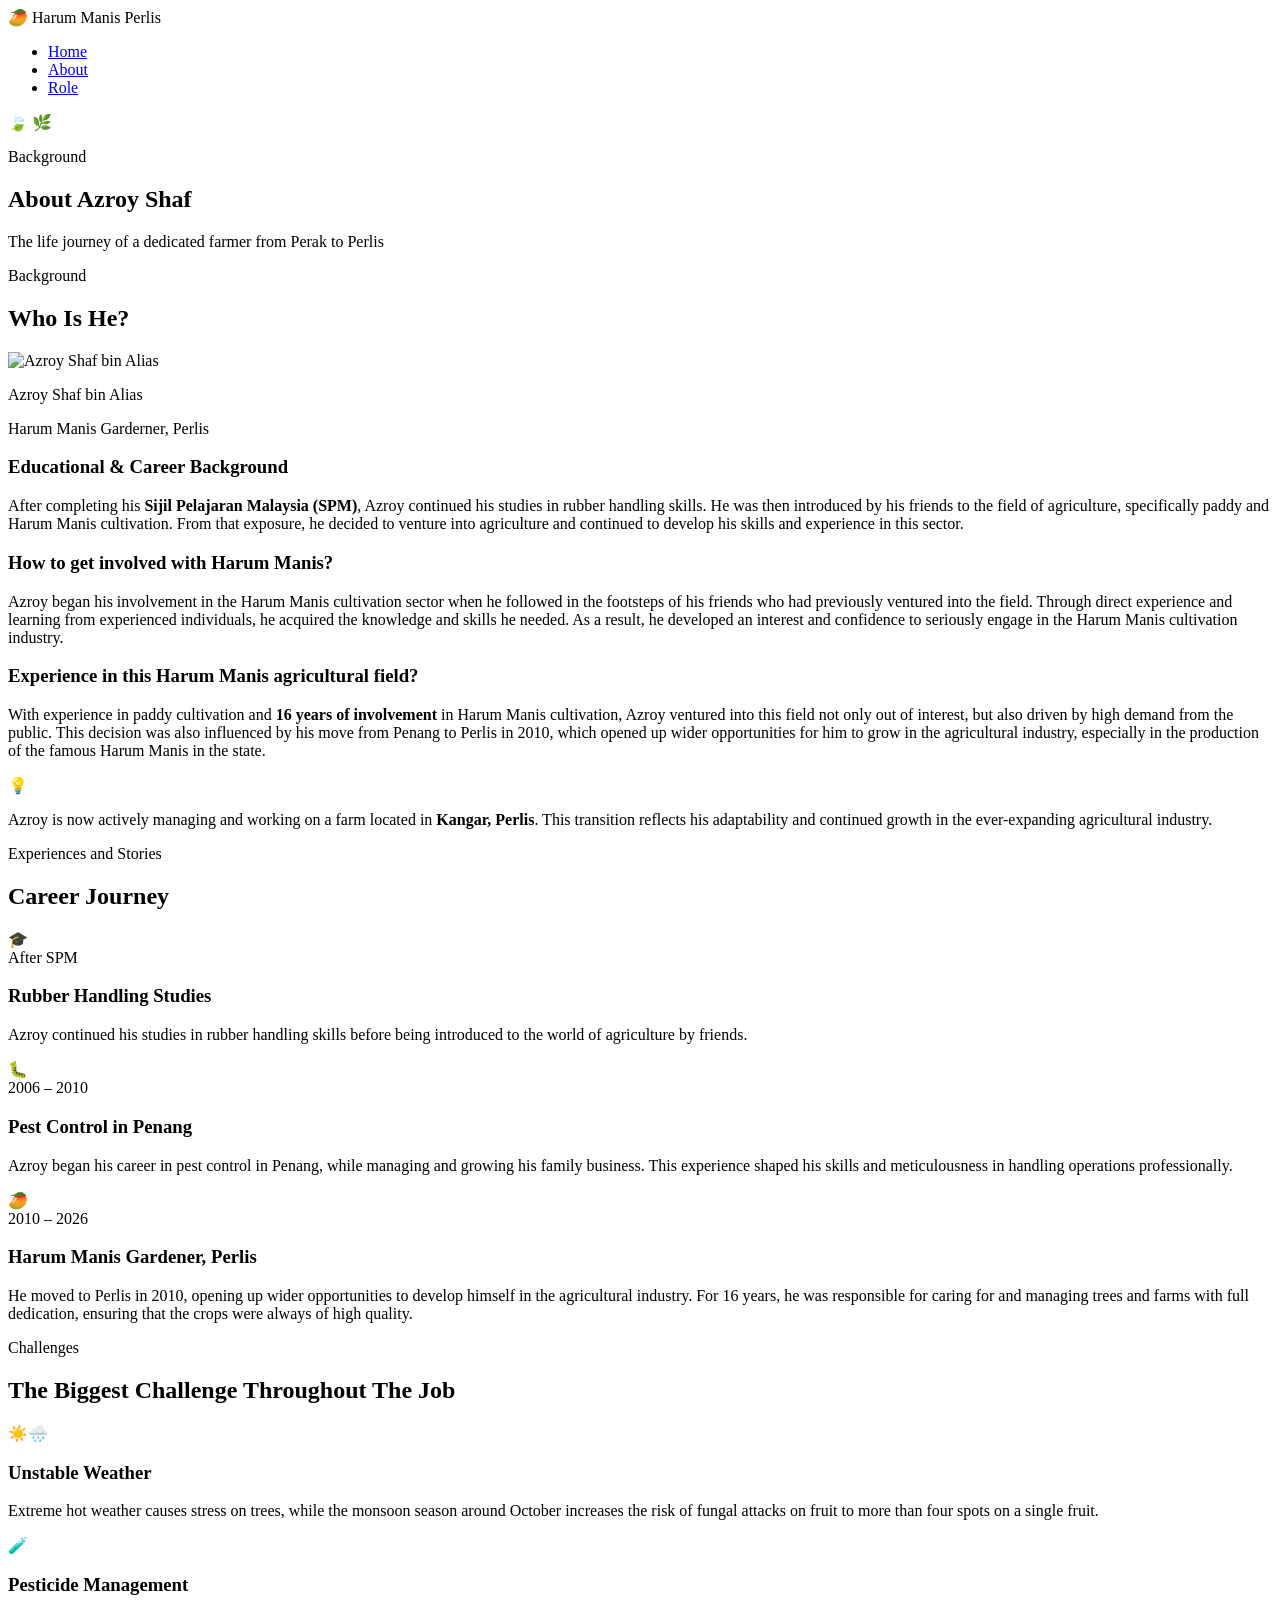
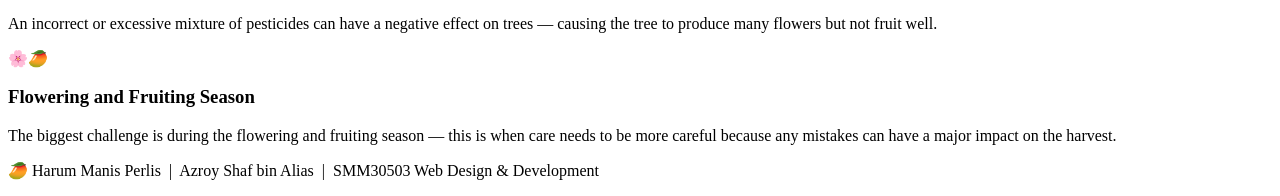
==== about1.html @ e33f84e0 "Add files via upload" ====
<!DOCTYPE html>
<html lang="ms">
<head>
  <meta charset="UTF-8" />
  <meta name="viewport" content="width=device-width, initial-scale=1.0" />
  <title>About – Azroy Shaf</title>
  <link rel="stylesheet" href="style.css" />
  <link href="https://fonts.googleapis.com/css2?family=Playfair+Display:wght@400;700;900&family=Lato:wght@300;400;700&display=swap" rel="stylesheet" />
</head>
<body>

  <nav class="navbar">
    <div class="nav-logo">🥭 Harum Manis Perlis</div>
    <ul class="nav-links">
      <li><a href="index.html">Home</a></li>
      <li><a href="about.html" class="active">About</a></li>
      <li><a href="role.html">Role</a></li>
    </ul>
  </nav>

  <section class="page-header">
    <div class="page-header-leaves">
      <span class="leaf leaf-1">🍃</span>
      <span class="leaf leaf-3">🌿</span>
    </div>
    <p class="hero-tag">Background</p>
    <h1 class="page-title">About <span>Azroy Shaf</span></h1>
    <p class="page-subtitle">The life journey of a dedicated farmer from Perak to Perlis</p>
  </section>

  <section class="section about-section">
    <div class="section-label">Background</div>
    <h2 class="section-title">Who Is He?</h2>
    <div class="about-grid">
      <div class="about-image-box">
        <div class="image-placeholder">
          <img src="https://ibb.co/F4vpBtWt" alt="Azroy Shaf bin Alias">
          <p>Azroy Shaf bin Alias</p>
          <p class="img-caption">Harum Manis Garderner, Perlis</p>
        </div>
      </div>
      <div class="about-text"> 

      <!-- TEKS KANAN -->
      <div class="about-text">

        <h3 class="about-subheading">Educational & Career Background</h3>
        <p>
          After completing his <strong>Sijil Pelajaran Malaysia (SPM)</strong>, Azroy continued his studies in rubber handling skills. 
          He was then introduced by his friends to the field of agriculture, specifically paddy and Harum Manis cultivation. 
          From that exposure, he decided to venture into agriculture and continued to develop his skills and experience in this sector.
        </p>

        <h3 class="about-subheading">How to get involved with Harum Manis?</h3>
        <p>
          Azroy began his involvement in the Harum Manis cultivation sector when he followed in the footsteps of his friends who had previously ventured into the field. 
          Through direct experience and learning from experienced individuals, he acquired the knowledge and skills he needed. 
          As a result, he developed an interest and confidence to seriously engage in the Harum Manis cultivation industry.
        </p>

        <h3 class="about-subheading">Experience in this Harum Manis agricultural field?</h3>
        <p>
          With experience in paddy cultivation and <strong>16 years of involvement</strong>
        in Harum Manis cultivation, Azroy ventured into this field not only out of interest,
        but also driven by high demand from the public. This decision was also
        influenced by his move from Penang to Perlis in 2010,
        which opened up wider opportunities for him to grow in the agricultural industry,
        especially in the production of the famous Harum Manis in the state.
        </p>

        <div class="highlight-box">
          <span>💡</span>
          <p>
            Azroy is now actively managing and working on a farm located in <strong>Kangar, Perlis</strong>.
This transition reflects his adaptability and continued growth in the
ever-expanding agricultural industry.
          </p>
        </div>

      </div>
    </div>
  </section>

  <!-- TIMELINE SECTION -->
  <section class="section timeline-section">
    <div class="section-label">Experiences and Stories</div>
    <h2 class="section-title">Career Journey</h2>

    <div class="timeline">

      <div class="timeline-item">
        <div class="timeline-dot">🎓</div>
        <div class="timeline-content">
          <span class="timeline-year">After SPM</span>
          <h3>Rubber Handling Studies</h3>
          <p>Azroy continued his studies in rubber handling skills before being introduced to the world of agriculture by friends.</p>
        </div>
      </div>

      <div class="timeline-item">
        <div class="timeline-dot">🐛</div>
        <div class="timeline-content">
          <span class="timeline-year">2006 – 2010</span>
          <h3>Pest Control in Penang</h3>
          <p>Azroy began his career in pest control in Penang, while managing and growing his family business. This experience shaped his skills and meticulousness in handling operations professionally.</p>
        </div>
      </div>

      <div class="timeline-item timeline-item-highlight">
        <div class="timeline-dot">🥭</div>
        <div class="timeline-content">
          <span class="timeline-year">2010 – 2026</span>
          <h3>Harum Manis Gardener, Perlis</h3>
          <p>He moved to Perlis in 2010, opening up wider opportunities to develop himself in the agricultural industry. For 16 years, he was responsible for caring for and managing trees and farms with full dedication, ensuring that the crops were always of high quality.</p>
        </div>
      </div>

    </div>
  </section>

  <!-- CHALLENGES SECTION -->
  <section class="section challenges-section">
    <div class="section-label">Challenges</div>
    <h2 class="section-title">The Biggest Challenge Throughout The Job</h2>

    <div class="challenges-grid">

      <div class="challenge-card">
        <div class="challenge-icon">☀️🌧️</div>
        <h3>Unstable Weather</h3>
        <p>Extreme hot weather causes stress on trees, while the monsoon season around October increases the risk of fungal attacks on fruit to more than four spots on a single fruit.</p>
      </div>

      <div class="challenge-card">
        <div class="challenge-icon">🧪</div>
        <h3>Pesticide Management</h3>
        <p>An incorrect or excessive mixture of pesticides can have a negative effect on trees — causing the tree to produce many flowers but not fruit well.</p>
      </div>

      <div class="challenge-card challenge-card-main">
        <div class="challenge-icon">🌸🥭</div>
        <h3>Flowering and Fruiting Season</h3>
        <p>The biggest challenge is during the flowering and fruiting season — this is when care needs to be more careful because any mistakes can have a major impact on the harvest.</p>
      </div>

    </div>
  </section>

  <!-- FOOTER -->
  <footer class="footer">
    <p>🥭 Harum Manis Perlis &nbsp;|&nbsp; Azroy Shaf bin Alias &nbsp;|&nbsp; SMM30503 Web Design & Development</p>
  </footer>

</body>
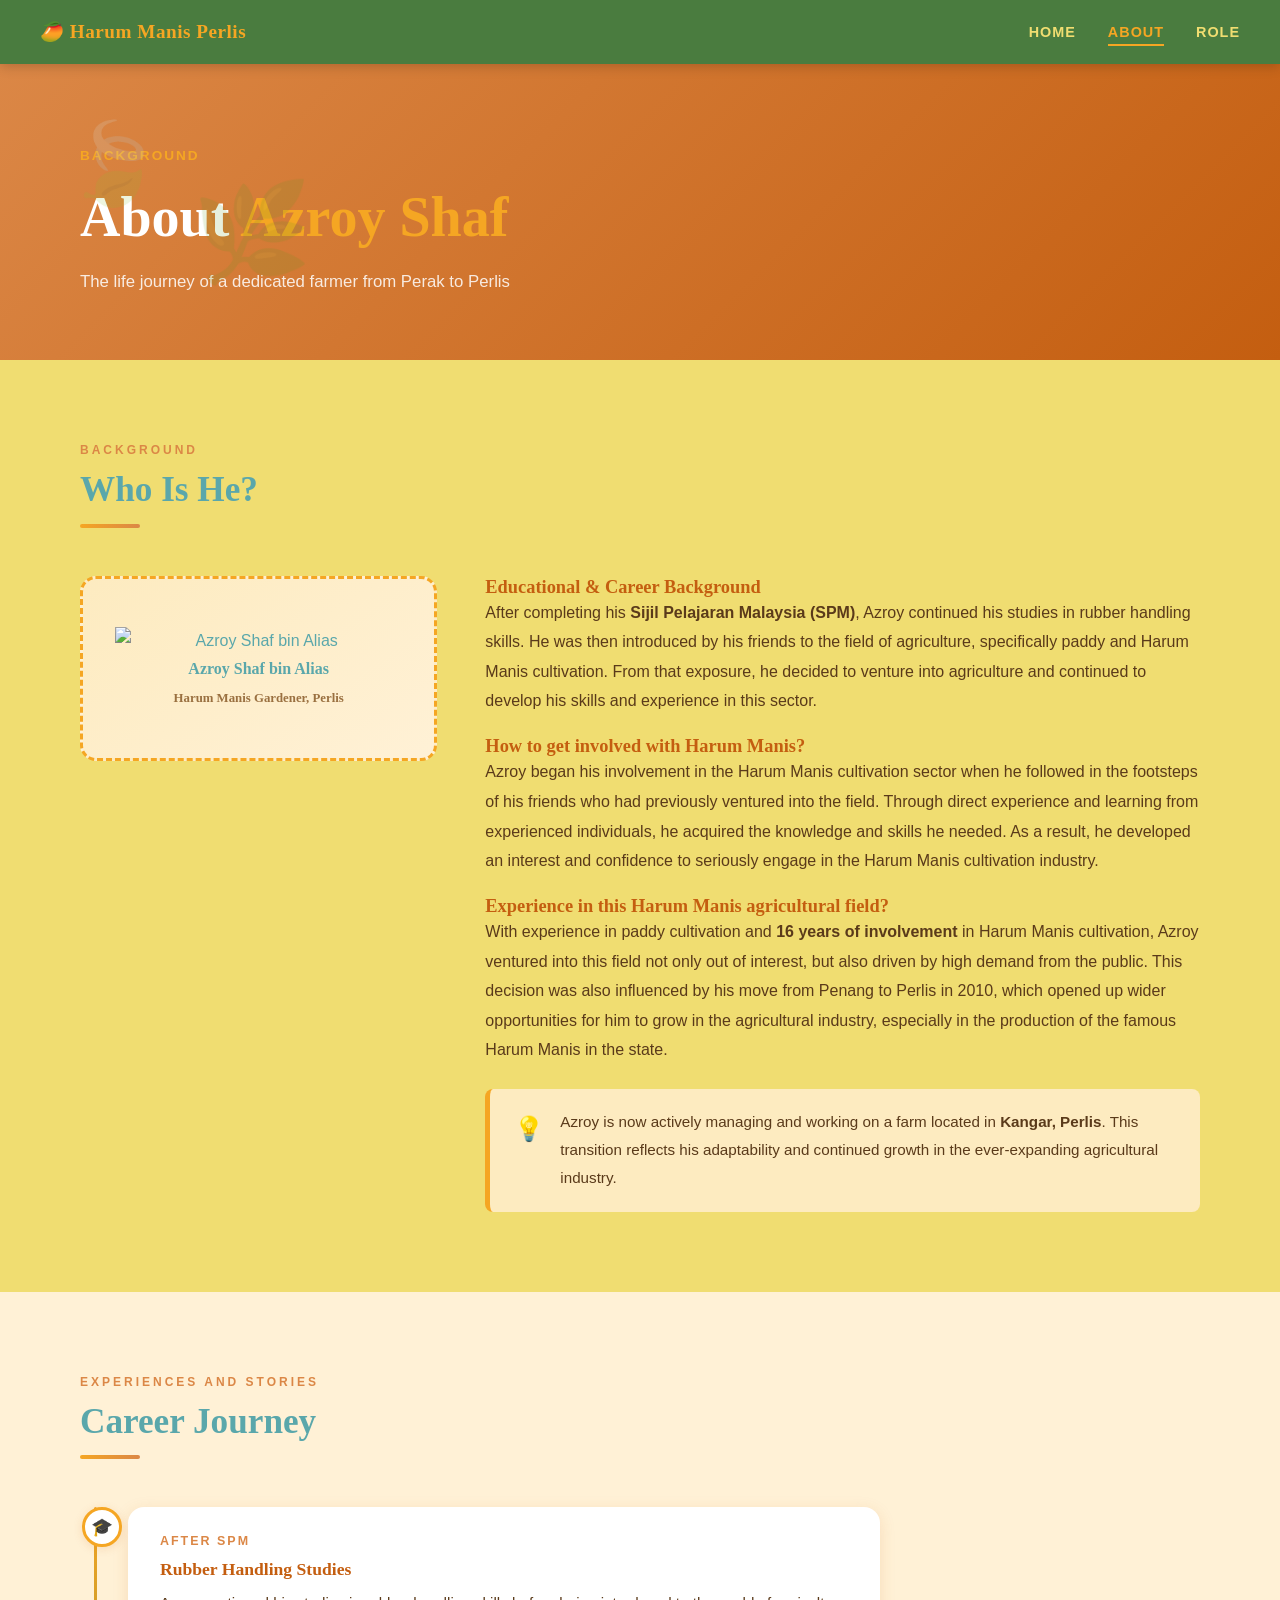
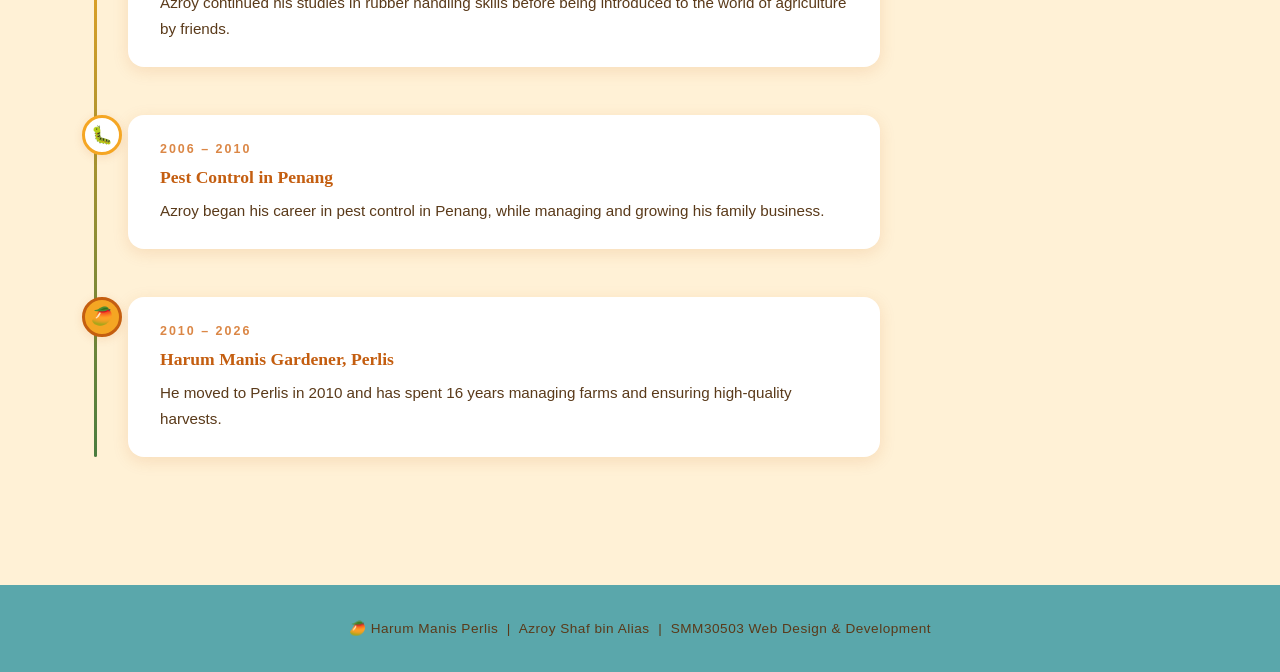
==== commit f59479b9: "Add files via upload" ====
--- a/about1.html
+++ b/about1.html
@@ -7,6 +7,7 @@
   <link rel="stylesheet" href="style.css" />
   <link href="https://fonts.googleapis.com/css2?family=Playfair+Display:wght@400;700;900&family=Lato:wght@300;400;700&display=swap" rel="stylesheet" />
 </head>
+
 <body>
 
   <nav class="navbar">
@@ -31,17 +32,19 @@
   <section class="section about-section">
     <div class="section-label">Background</div>
     <h2 class="section-title">Who Is He?</h2>
+
     <div class="about-grid">
+
+      <!-- GAMBAR -->
       <div class="about-image-box">
         <div class="image-placeholder">
           <img src="https://ibb.co/F4vpBtWt" alt="Azroy Shaf bin Alias">
           <p>Azroy Shaf bin Alias</p>
-          <p class="img-caption">Harum Manis Garderner, Perlis</p>
+          <p class="img-caption">Harum Manis Gardener, Perlis</p>
         </div>
       </div>
-      <div class="about-text"> 
 
-      <!-- TEKS KANAN -->
+      <!-- TEKS -->
       <div class="about-text">
 
         <h3 class="about-subheading">Educational & Career Background</h3>
@@ -60,20 +63,16 @@
 
         <h3 class="about-subheading">Experience in this Harum Manis agricultural field?</h3>
         <p>
-          With experience in paddy cultivation and <strong>16 years of involvement</strong>
-        in Harum Manis cultivation, Azroy ventured into this field not only out of interest,
-        but also driven by high demand from the public. This decision was also
-        influenced by his move from Penang to Perlis in 2010,
-        which opened up wider opportunities for him to grow in the agricultural industry,
-        especially in the production of the famous Harum Manis in the state.
+          With experience in paddy cultivation and <strong>16 years of involvement</strong> in Harum Manis cultivation, Azroy ventured into this field not only out of interest,
+          but also driven by high demand from the public. This decision was also influenced by his move from Penang to Perlis in 2010,
+          which opened up wider opportunities for him to grow in the agricultural industry, especially in the production of the famous Harum Manis in the state.
         </p>
 
         <div class="highlight-box">
           <span>💡</span>
           <p>
             Azroy is now actively managing and working on a farm located in <strong>Kangar, Perlis</strong>.
-This transition reflects his adaptability and continued growth in the
-ever-expanding agricultural industry.
+            This transition reflects his adaptability and continued growth in the ever-expanding agricultural industry.
           </p>
         </div>
 
@@ -102,7 +101,7 @@
         <div class="timeline-content">
           <span class="timeline-year">2006 – 2010</span>
           <h3>Pest Control in Penang</h3>
-          <p>Azroy began his career in pest control in Penang, while managing and growing his family business. This experience shaped his skills and meticulousness in handling operations professionally.</p>
+          <p>Azroy began his career in pest control in Penang, while managing and growing his family business.</p>
         </div>
       </div>
 
@@ -111,36 +110,8 @@
         <div class="timeline-content">
           <span class="timeline-year">2010 – 2026</span>
           <h3>Harum Manis Gardener, Perlis</h3>
-          <p>He moved to Perlis in 2010, opening up wider opportunities to develop himself in the agricultural industry. For 16 years, he was responsible for caring for and managing trees and farms with full dedication, ensuring that the crops were always of high quality.</p>
+          <p>He moved to Perlis in 2010 and has spent 16 years managing farms and ensuring high-quality harvests.</p>
         </div>
-      </div>
-
-    </div>
-  </section>
-
-  <!-- CHALLENGES SECTION -->
-  <section class="section challenges-section">
-    <div class="section-label">Challenges</div>
-    <h2 class="section-title">The Biggest Challenge Throughout The Job</h2>
-
-    <div class="challenges-grid">
-
-      <div class="challenge-card">
-        <div class="challenge-icon">☀️🌧️</div>
-        <h3>Unstable Weather</h3>
-        <p>Extreme hot weather causes stress on trees, while the monsoon season around October increases the risk of fungal attacks on fruit to more than four spots on a single fruit.</p>
-      </div>
-
-      <div class="challenge-card">
-        <div class="challenge-icon">🧪</div>
-        <h3>Pesticide Management</h3>
-        <p>An incorrect or excessive mixture of pesticides can have a negative effect on trees — causing the tree to produce many flowers but not fruit well.</p>
-      </div>
-
-      <div class="challenge-card challenge-card-main">
-        <div class="challenge-icon">🌸🥭</div>
-        <h3>Flowering and Fruiting Season</h3>
-        <p>The biggest challenge is during the flowering and fruiting season — this is when care needs to be more careful because any mistakes can have a major impact on the harvest.</p>
       </div>
 
     </div>
@@ -151,4 +122,5 @@
     <p>🥭 Harum Manis Perlis &nbsp;|&nbsp; Azroy Shaf bin Alias &nbsp;|&nbsp; SMM30503 Web Design & Development</p>
   </footer>
 
-</body>+</body>
+</html>
--- a/style.css
+++ b/style.css
@@ -0,0 +1,790 @@
+/* =========================================
+   HARUM MANIS PERLIS – Personal Website CSS
+   SMM30503 Web Design & Development
+   Theme: Mango / Tropical Organic
+   ========================================= */
+
+/* ---- CSS VARIABLES (Color Theme) ---- */
+:root {
+  --mango-yellow:   #F5A623;
+  --mango-orange:   #db8746;
+  --mango-deep:     #C45E10;
+  --mango-green:    #4A7C3F;
+  --mango-leaf:     #82c173;
+  --mango-cream:    #f0dd71;
+  --mango-light:    #FFF1D6;
+  --mango-pale:     #FDEBC0;
+  --text-dark:      #5aa7ab;
+  --text-mid:       #5A3A1A;
+  --text-light:     #9A7040;
+  --white:          #FFFFFF;
+  --shadow:         rgba(200, 100, 20, 0.15);
+  --radius:         16px;
+  --radius-sm:      8px;
+  --transition:     0.3s ease;
+}
+
+/* ---- RESET & BASE ---- */
+*, *::before, *::after {
+  box-sizing: border-box;
+  margin: 0;
+  padding: 0;
+}
+
+html {
+  scroll-behavior: smooth;
+}
+
+body {
+  font-family: 'Lato', sans-serif;
+  background-color: var(--mango-cream);
+  color: var(--text-dark);
+  line-height: 1.75;
+  font-size: 16px;
+}
+
+img {
+  max-width: 100%;
+  display: block;
+}
+
+a {
+  text-decoration: none;
+  color: inherit;
+}
+
+ul {
+  list-style: none;
+}
+
+/* ---- TYPOGRAPHY ---- */
+h1, h2, h3 {
+  font-family: 'Playfair Display', serif;
+  line-height: 1.2;
+}
+
+h1 { font-size: 3rem;   color: var(--text-dark); }
+h2 { font-size: 2rem;   color: var(--text-dark); }
+h3 { font-size: 1.15rem; color: var(--mango-deep); }
+
+p  { color: var(--text-mid); }
+
+/* ---- NAVIGATION ---- */
+.navbar {
+  display: flex;
+  align-items: center;
+  justify-content: space-between;
+  background-color: var(--mango-green);
+  padding: 0 2.5rem;
+  height: 64px;
+  position: sticky;
+  top: 0;
+  z-index: 100;
+  box-shadow: 0 2px 12px rgba(0,0,0,0.2);
+}
+
+.nav-logo {
+  font-family: 'Playfair Display', serif;
+  font-size: 1.2rem;
+  font-weight: 700;
+  color: var(--mango-yellow);
+  letter-spacing: 0.5px;
+}
+
+.nav-links {
+  display: flex;
+  gap: 2rem;
+}
+
+.nav-links a {
+  font-family: 'Lato', sans-serif;
+  font-weight: 700;
+  font-size: 0.9rem;
+  color: var(--mango-cream);
+  text-transform: uppercase;
+  letter-spacing: 1px;
+  padding: 4px 0;
+  border-bottom: 2px solid transparent;
+  transition: color var(--transition), border-color var(--transition);
+}
+
+.nav-links a:hover,
+.nav-links a.active {
+  color: var(--mango-yellow);
+  border-bottom-color: var(--mango-yellow);
+}
+
+/* ---- HERO SECTION (HOME) ---- */
+.hero {
+  position: relative;
+  min-height: 90vh;
+  display: flex;
+  align-items: center;
+  justify-content: space-between;
+  padding: 5rem 5rem 4rem;
+  background: linear-gradient(135deg, #2D5A27 0%, #4A7C3F 40%, #6DAA5E 100%);
+  overflow: hidden;
+}
+
+.hero-leaves {
+  position: absolute;
+  inset: 0;
+  pointer-events: none;
+}
+
+.leaf {
+  position: absolute;
+  font-size: 4rem;
+  opacity: 0.15;
+  animation: floatLeaf 6s ease-in-out infinite;
+}
+.leaf-1 { top: 10%;  left: 5%;  animation-delay: 0s;   font-size: 5rem; }
+.leaf-2 { top: 20%;  right: 8%; animation-delay: 1.5s; font-size: 3rem; }
+.leaf-3 { bottom: 15%; left: 15%; animation-delay: 3s; font-size: 6rem; }
+.leaf-4 { bottom: 25%; right: 20%; animation-delay: 2s; font-size: 3.5rem; }
+
+@keyframes floatLeaf {
+  0%, 100% { transform: translateY(0) rotate(0deg); }
+  50%       { transform: translateY(-18px) rotate(8deg); }
+}
+
+.hero-content {
+  position: relative;
+  z-index: 2;
+  max-width: 620px;
+}
+
+.hero-tag {
+  font-size: 0.85rem;
+  font-weight: 700;
+  letter-spacing: 2px;
+  text-transform: uppercase;
+  color: var(--mango-yellow);
+  margin-bottom: 1rem;
+}
+
+.hero-title {
+  font-size: 4.5rem;
+  font-weight: 900;
+  color: var(--white);
+  line-height: 1.05;
+  margin-bottom: 1.2rem;
+}
+
+.hero-title span {
+  color: var(--mango-yellow);
+}
+
+.hero-subtitle {
+  font-size: 1.05rem;
+  color: rgba(255,255,255,0.85);
+  margin-bottom: 2.5rem;
+  line-height: 1.8;
+}
+
+/* ---- MANGO BADGE (HERO) ---- */
+.hero-mango {
+  position: relative;
+  z-index: 2;
+  display: flex;
+  align-items: center;
+  justify-content: center;
+}
+
+.mango-badge {
+  background: linear-gradient(145deg, var(--mango-yellow), var(--mango-orange));
+  border-radius: 50%;
+  width: 220px;
+  height: 220px;
+  display: flex;
+  flex-direction: column;
+  align-items: center;
+  justify-content: center;
+  text-align: center;
+  box-shadow: 0 20px 50px rgba(0,0,0,0.3);
+  animation: floatBadge 4s ease-in-out infinite;
+}
+
+@keyframes floatBadge {
+  0%, 100% { transform: translateY(0); }
+  50%       { transform: translateY(-14px); }
+}
+
+.mango-icon {
+  font-size: 4rem;
+  display: block;
+  margin-bottom: 0.3rem;
+}
+
+.mango-badge p {
+  font-family: 'Playfair Display', serif;
+  font-weight: 700;
+  font-size: 1rem;
+  color: var(--text-dark);
+}
+
+.mango-sub {
+  font-size: 0.75rem !important;
+  color: var(--mango-deep) !important;
+  letter-spacing: 1px;
+}
+
+/* ---- BUTTONS ---- */
+.btn-primary {
+  display: inline-block;
+  background: var(--mango-yellow);
+  color: var(--text-dark);
+  font-weight: 700;
+  font-size: 0.95rem;
+  padding: 0.9rem 2.2rem;
+  border-radius: 50px;
+  box-shadow: 0 6px 20px rgba(245,166,35,0.4);
+  transition: transform var(--transition), box-shadow var(--transition);
+  letter-spacing: 0.5px;
+}
+
+.btn-primary:hover {
+  transform: translateY(-3px);
+  box-shadow: 0 10px 28px rgba(245,166,35,0.5);
+}
+
+.btn-secondary {
+  display: inline-block;
+  background: transparent;
+  color: var(--mango-deep);
+  font-weight: 700;
+  font-size: 0.95rem;
+  padding: 0.85rem 2rem;
+  border-radius: 50px;
+  border: 2px solid var(--mango-orange);
+  transition: all var(--transition);
+  letter-spacing: 0.5px;
+}
+
+.btn-secondary:hover {
+  background: var(--mango-orange);
+  color: var(--white);
+  transform: translateY(-2px);
+}
+
+/* ---- SECTIONS ---- */
+.section {
+  padding: 5rem 5rem;
+}
+
+.section-label {
+  font-size: 0.75rem;
+  font-weight: 700;
+  text-transform: uppercase;
+  letter-spacing: 3px;
+  color: var(--mango-orange);
+  margin-bottom: 0.5rem;
+}
+
+.section-title {
+  font-size: 2.2rem;
+  font-weight: 900;
+  color: var(--text-dark);
+  margin-bottom: 3rem;
+  position: relative;
+  padding-bottom: 1rem;
+}
+
+.section-title::after {
+  content: '';
+  position: absolute;
+  left: 0;
+  bottom: 0;
+  width: 60px;
+  height: 4px;
+  background: linear-gradient(to right, var(--mango-yellow), var(--mango-orange));
+  border-radius: 4px;
+}
+
+/* ---- CARDS GRID (HOME BIODATA) ---- */
+.cards-grid {
+  display: grid;
+  grid-template-columns: repeat(3, 1fr);
+  gap: 1.5rem;
+}
+
+.card {
+  background: var(--white);
+  border-radius: var(--radius);
+  padding: 2rem 1.5rem;
+  text-align: center;
+  box-shadow: 0 4px 20px var(--shadow);
+  transition: transform var(--transition), box-shadow var(--transition);
+  border-top: 4px solid var(--mango-pale);
+}
+
+.card:hover {
+  transform: translateY(-6px);
+  box-shadow: 0 12px 32px var(--shadow);
+}
+
+.card-highlight {
+  border-top-color: var(--mango-yellow);
+  background: linear-gradient(145deg, #fff8ee, #fff);
+}
+
+.card-icon {
+  font-size: 2rem;
+  margin-bottom: 0.75rem;
+}
+
+.card h3 {
+  font-size: 0.85rem;
+  font-weight: 700;
+  text-transform: uppercase;
+  letter-spacing: 1px;
+  color: var(--text-light);
+  margin-bottom: 0.5rem;
+  font-family: 'Lato', sans-serif;
+}
+
+.card p {
+  font-family: 'Playfair Display', serif;
+  font-size: 1.1rem;
+  font-weight: 700;
+  color: var(--text-dark);
+}
+
+/* ---- WELCOME / QUOTE SECTION ---- */
+.welcome {
+  background: linear-gradient(135deg, var(--mango-green) 0%, #2D5A27 100%);
+  text-align: center;
+}
+
+.welcome-inner {
+  max-width: 700px;
+  margin: 0 auto;
+}
+
+.quote-mark {
+  font-family: 'Playfair Display', serif;
+  font-size: 8rem;
+  line-height: 0.6;
+  color: var(--mango-yellow);
+  opacity: 0.7;
+  margin-bottom: 1rem;
+}
+
+blockquote {
+  font-family: 'Playfair Display', serif;
+  font-size: 1.5rem;
+  font-style: italic;
+  color: var(--white);
+  line-height: 1.7;
+  margin-bottom: 1.5rem;
+}
+
+.quote-author {
+  font-size: 0.9rem;
+  font-weight: 700;
+  color: var(--mango-yellow);
+  letter-spacing: 1px;
+  margin-bottom: 2.5rem;
+}
+
+/* ---- PAGE HEADER (ABOUT & ROLE) ---- */
+.page-header {
+  position: relative;
+  background: linear-gradient(135deg, var(--mango-orange) 0%, var(--mango-deep) 100%);
+  padding: 5rem 5rem 4rem;
+  overflow: hidden;
+}
+
+.page-header-leaves {
+  position: absolute;
+  inset: 0;
+  pointer-events: none;
+}
+
+.page-title {
+  font-size: 3.5rem;
+  font-weight: 900;
+  color: var(--white);
+  margin-bottom: 1rem;
+}
+
+.page-title span {
+  color: var(--mango-yellow);
+}
+
+.page-subtitle {
+  font-size: 1.05rem;
+  color: rgba(255,255,255,0.85);
+  max-width: 550px;
+}
+
+/* ---- ABOUT PAGE ---- */
+.about-section { background: var(--mango-cream); }
+
+.about-grid {
+  display: grid;
+  grid-template-columns: 1fr 2fr;
+  gap: 3rem;
+  align-items: start;
+}
+
+.image-placeholder {
+  background: linear-gradient(145deg, var(--mango-pale), var(--mango-light));
+  border-radius: var(--radius);
+  padding: 3rem 2rem;
+  text-align: center;
+  border: 3px dashed var(--mango-yellow);
+}
+
+.big-icon {
+  font-size: 5rem;
+  display: block;
+  margin-bottom: 1rem;
+}
+
+.image-placeholder p {
+  font-family: 'Playfair Display', serif;
+  font-weight: 700;
+  font-size: 1rem;
+  color: var(--text-dark);
+}
+
+.img-caption {
+  font-size: 0.8rem !important;
+  color: var(--text-light) !important;
+  margin-top: 0.3rem;
+}
+
+.about-text p {
+  margin-bottom: 1.2rem;
+  font-size: 1rem;
+  line-height: 1.85;
+}
+
+.highlight-box {
+  display: flex;
+  gap: 1rem;
+  background: var(--mango-pale);
+  border-left: 5px solid var(--mango-yellow);
+  border-radius: var(--radius-sm);
+  padding: 1.2rem 1.5rem;
+  margin-top: 1.5rem;
+}
+
+.highlight-box span { font-size: 1.5rem; flex-shrink: 0; }
+.highlight-box p    { margin: 0; font-size: 0.95rem; color: var(--text-mid); }
+
+/* ---- TIMELINE ---- */
+.timeline-section { background: var(--mango-light); }
+
+.timeline {
+  position: relative;
+  padding-left: 3rem;
+  max-width: 800px;
+}
+
+.timeline::before {
+  content: '';
+  position: absolute;
+  left: 14px;
+  top: 0;
+  bottom: 0;
+  width: 3px;
+  background: linear-gradient(to bottom, var(--mango-yellow), var(--mango-green));
+  border-radius: 4px;
+}
+
+.timeline-item {
+  position: relative;
+  margin-bottom: 3rem;
+  display: flex;
+  gap: 1.5rem;
+  align-items: flex-start;
+}
+
+.timeline-dot {
+  position: absolute;
+  left: -2.9rem;
+  top: 0;
+  width: 40px;
+  height: 40px;
+  background: var(--white);
+  border: 3px solid var(--mango-yellow);
+  border-radius: 50%;
+  display: flex;
+  align-items: center;
+  justify-content: center;
+  font-size: 1.1rem;
+  box-shadow: 0 2px 10px var(--shadow);
+}
+
+.timeline-item-highlight .timeline-dot {
+  background: var(--mango-yellow);
+  border-color: var(--mango-deep);
+}
+
+.timeline-content {
+  background: var(--white);
+  border-radius: var(--radius);
+  padding: 1.5rem 2rem;
+  box-shadow: 0 4px 16px var(--shadow);
+  flex: 1;
+}
+
+.timeline-year {
+  font-size: 0.78rem;
+  font-weight: 700;
+  text-transform: uppercase;
+  letter-spacing: 2px;
+  color: var(--mango-orange);
+  display: block;
+  margin-bottom: 0.4rem;
+}
+
+.timeline-content h3 {
+  margin-bottom: 0.6rem;
+  font-size: 1.1rem;
+}
+
+.timeline-content p {
+  font-size: 0.95rem;
+  line-height: 1.75;
+}
+
+/* ---- CHALLENGES SECTION ---- */
+.challenges-section { background: var(--mango-cream); }
+
+.challenges-grid {
+  display: grid;
+  grid-template-columns: 1fr 1fr 1.2fr;
+  gap: 1.5rem;
+}
+
+.challenge-card {
+  background: var(--white);
+  border-radius: var(--radius);
+  padding: 2rem 1.5rem;
+  box-shadow: 0 4px 20px var(--shadow);
+  transition: transform var(--transition);
+  border-bottom: 4px solid var(--mango-pale);
+}
+
+.challenge-card:hover {
+  transform: translateY(-5px);
+}
+
+.challenge-card-main {
+  border-bottom-color: var(--mango-orange);
+  background: linear-gradient(160deg, #fff8ee, #fff);
+}
+
+.challenge-icon {
+  font-size: 2.2rem;
+  margin-bottom: 1rem;
+}
+
+.challenge-card h3 {
+  margin-bottom: 0.75rem;
+}
+
+.challenge-card p {
+  font-size: 0.93rem;
+  line-height: 1.75;
+}
+
+/* ---- ROLE PAGE ---- */
+.duties-grid {
+  display: grid;
+  grid-template-columns: repeat(2, 1fr);
+  gap: 1.5rem;
+  margin-bottom: 0;
+}
+
+.duty-card {
+  background: var(--white);
+  border-radius: var(--radius);
+  padding: 2rem;
+  box-shadow: 0 4px 20px var(--shadow);
+  display: flex;
+  flex-direction: column;
+  gap: 0.5rem;
+  border-top: 4px solid var(--mango-yellow);
+  transition: transform var(--transition);
+}
+
+.duty-card:hover {
+  transform: translateY(-4px);
+}
+
+.duty-number {
+  font-family: 'Playfair Display', serif;
+  font-size: 2.5rem;
+  font-weight: 900;
+  color: var(--mango-pale);
+  line-height: 1;
+}
+
+.duty-icon { font-size: 1.8rem; }
+
+.duty-card h3 {
+  font-size: 1rem;
+  margin-top: 0.2rem;
+}
+
+.duty-card p {
+  font-size: 0.93rem;
+  line-height: 1.75;
+}
+
+/* ---- ROLE STEPS ---- */
+.role-detail-section { background: var(--mango-light); }
+
+.role-steps {
+  display: flex;
+  flex-direction: column;
+  gap: 1.5rem;
+  max-width: 900px;
+}
+
+.role-step {
+  display: flex;
+  gap: 1.5rem;
+  align-items: flex-start;
+  background: var(--white);
+  border-radius: var(--radius);
+  padding: 1.8rem 2rem;
+  box-shadow: 0 4px 16px var(--shadow);
+  transition: transform var(--transition);
+}
+
+.role-step:hover {
+  transform: translateX(6px);
+}
+
+.step-icon {
+  font-size: 2.2rem;
+  flex-shrink: 0;
+  width: 56px;
+  height: 56px;
+  background: var(--mango-pale);
+  border-radius: 50%;
+  display: flex;
+  align-items: center;
+  justify-content: center;
+}
+
+.step-text h3 {
+  margin-bottom: 0.5rem;
+}
+
+.step-text p {
+  font-size: 0.95rem;
+  line-height: 1.75;
+}
+
+/* ---- CONTRIBUTION SECTION ---- */
+.contribution-section { background: var(--mango-cream); }
+
+.contribution-intro {
+  font-size: 1.05rem;
+  color: var(--text-mid);
+  max-width: 750px;
+  margin-bottom: 3rem;
+  line-height: 1.85;
+}
+
+.contribution-cards {
+  display: grid;
+  grid-template-columns: repeat(4, 1fr);
+  gap: 1.5rem;
+  margin-bottom: 2.5rem;
+}
+
+.contrib-card {
+  background: var(--white);
+  border-radius: var(--radius);
+  padding: 1.8rem 1.3rem;
+  text-align: center;
+  box-shadow: 0 4px 16px var(--shadow);
+  transition: transform var(--transition);
+  border-top: 4px solid var(--mango-yellow);
+}
+
+.contrib-card:hover {
+  transform: translateY(-5px);
+}
+
+.contrib-icon {
+  font-size: 2.2rem;
+  display: block;
+  margin-bottom: 0.8rem;
+}
+
+.contrib-card h3 {
+  font-size: 0.95rem;
+  margin-bottom: 0.6rem;
+}
+
+.contrib-card p {
+  font-size: 0.88rem;
+  line-height: 1.7;
+}
+
+/* ---- EXPORT BANNER ---- */
+.export-banner {
+  background: linear-gradient(135deg, var(--mango-green) 0%, #2D5A27 100%);
+  border-radius: var(--radius);
+  padding: 1.5rem 2.5rem;
+  display: flex;
+  align-items: center;
+  justify-content: center;
+  gap: 1.5rem;
+  flex-wrap: wrap;
+}
+
+.export-banner span {
+  font-family: 'Playfair Display', serif;
+  font-weight: 700;
+  font-size: 1rem;
+  color: var(--white);
+}
+
+.export-banner .arrow {
+  color: var(--mango-yellow);
+  font-size: 1.3rem;
+  font-family: monospace;
+}
+
+/* ---- FOOTER ---- */
+.footer {
+  background: var(--text-dark);
+  color: rgba(255,255,255,0.65);
+  text-align: center;
+  padding: 2rem;
+  font-size: 0.85rem;
+  letter-spacing: 0.5px;
+}
+
+/* ---- RESPONSIVE ---- */
+@media (max-width: 900px) {
+  .hero               { flex-direction: column; padding: 4rem 2rem; text-align: center; min-height: auto; }
+  .hero-title         { font-size: 3rem; }
+  .section            { padding: 3.5rem 2rem; }
+  .cards-grid         { grid-template-columns: repeat(2, 1fr); }
+  .about-grid         { grid-template-columns: 1fr; }
+  .challenges-grid    { grid-template-columns: 1fr; }
+  .duties-grid        { grid-template-columns: 1fr; }
+  .contribution-cards { grid-template-columns: repeat(2, 1fr); }
+  .page-header        { padding: 3.5rem 2rem; }
+  .page-title         { font-size: 2.5rem; }
+  .export-banner      { gap: 0.8rem; }
+}
+
+@media (max-width: 600px) {
+  .navbar             { padding: 0 1.5rem; }
+  .nav-links          { gap: 1rem; }
+  .hero-title         { font-size: 2.2rem; }
+  .cards-grid         { grid-template-columns: 1fr; }
+  .contribution-cards { grid-template-columns: 1fr; }
+  .role-step          { flex-direction: column; }
+}
